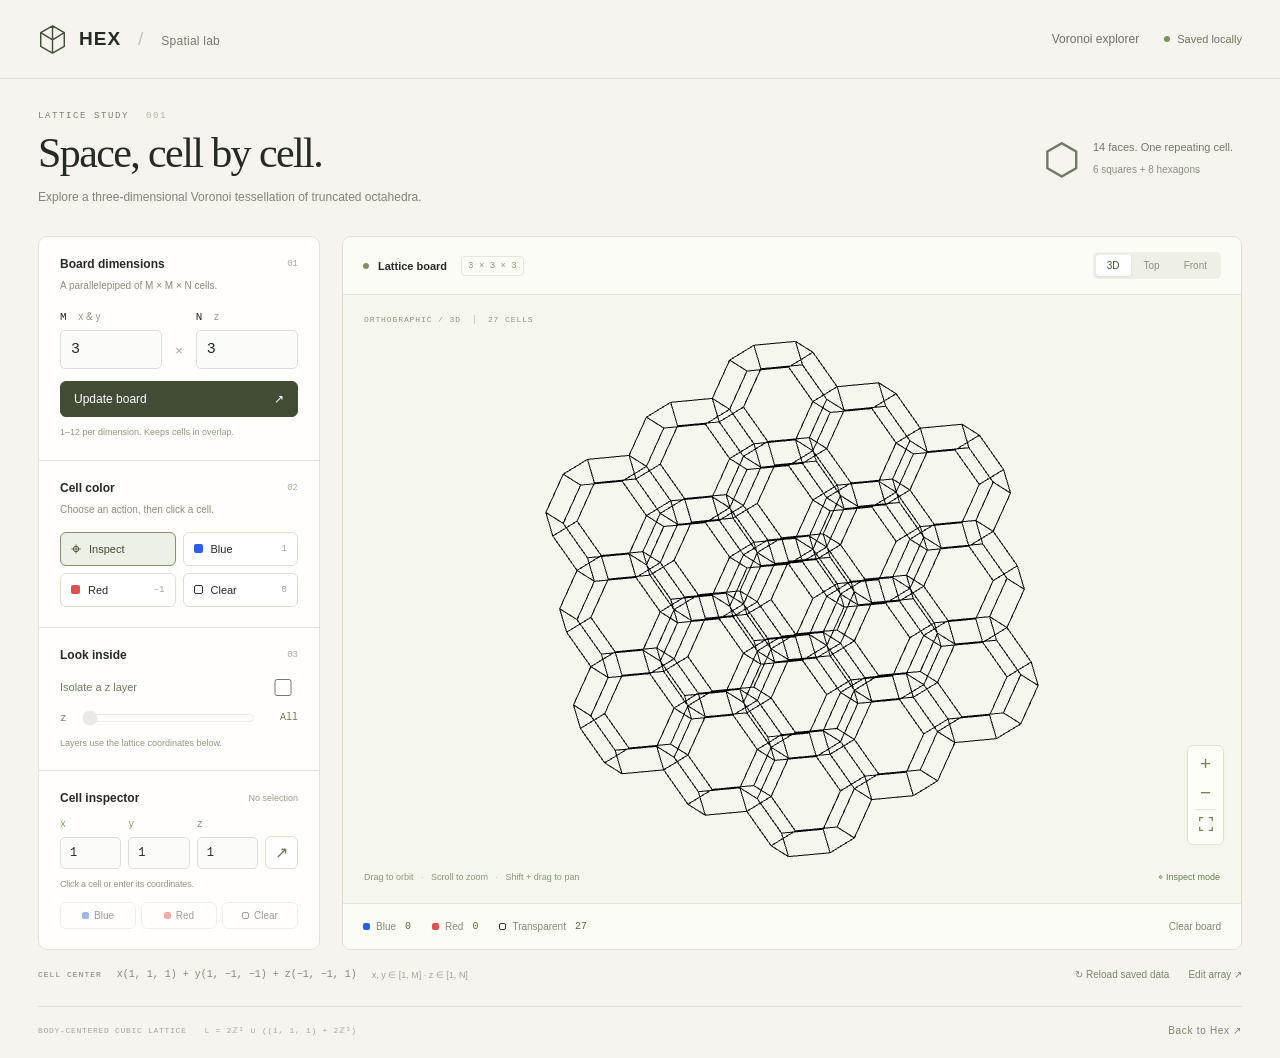
==== app/voronoi/index.html @ 441b0c90 "AI changes" ====
<!doctype html>
<html lang="en">
<head>
  <meta charset="utf-8">
  <meta name="viewport" content="width=device-width, initial-scale=1">
  <meta name="theme-color" content="#f5f4ef">
  <title>Voronoi Explorer · Hex</title>
  <link rel="stylesheet" href="./style.css">
</head>
<body>
  <header class="site-header">
    <a class="brand" href="/" aria-label="Hex home"><svg viewBox="0 0 32 34" aria-hidden="true"><path d="m16 2 13 7.5v15L16 32 3 24.5v-15Z M3 9.5l13 8 13-8 M16 17.5V32 M16 2v15.5"/></svg><span>HEX<span class="brand-divider">/</span><span class="brand-subtitle">Spatial lab</span></span></a>
    <div class="header-right"><span class="page-tag">Voronoi explorer</span><span class="save-indicator" id="save-status" role="status"><i></i><span>Loading board</span></span></div>
  </header>

  <main>
    <div class="intro">
      <div><p class="eyebrow">Lattice study <span>001</span></p><h1>Space, cell by cell.</h1><p class="intro-copy">Explore a three-dimensional Voronoi tessellation of truncated octahedra.</p></div>
      <div class="geometry-note"><span class="mini-cell" aria-hidden="true">⬡</span><div><strong>14 faces. One repeating cell.</strong><span>6 squares + 8 hexagons</span></div></div>
    </div>

    <div id="notice" class="notice" role="status" hidden></div>

    <div class="workspace">
      <aside class="controls" aria-label="Board controls">
        <section class="control-section">
          <div class="section-title"><h2>Board dimensions</h2><span class="section-number">01</span></div>
          <p class="section-copy">A parallelepiped of M × M × N cells.</p>
          <form id="dimensions-form">
            <div class="dimension-fields">
              <label>M <span>x & y</span><input id="dimension-m" type="number" min="1" max="12" value="3" required></label>
              <span class="times" aria-hidden="true">×</span>
              <label>N <span>z</span><input id="dimension-n" type="number" min="1" max="12" value="3" required></label>
            </div>
            <button class="primary full-width" type="submit">Update board <span aria-hidden="true">↗</span></button>
          </form>
          <p class="field-help">1–12 per dimension. Keeps cells in overlap.</p>
        </section>

        <section class="control-section">
          <div class="section-title"><h2>Cell color</h2><span class="section-number">02</span></div>
          <p class="section-copy">Choose an action, then click a cell.</p>
          <div class="brushes" role="group" aria-label="Click action">
            <button data-brush="inspect" aria-pressed="true"><span class="inspect-icon" aria-hidden="true">⌖</span>Inspect</button>
            <button data-brush="1" aria-pressed="false"><i class="swatch blue"></i>Blue <kbd>1</kbd></button>
            <button data-brush="-1" aria-pressed="false"><i class="swatch red"></i>Red <kbd>−1</kbd></button>
            <button data-brush="0" aria-pressed="false"><i class="swatch transparent"></i>Clear <kbd>0</kbd></button>
          </div>
        </section>

        <section class="control-section">
          <div class="section-title"><h2>Look inside</h2><span class="section-number">03</span></div>
          <label class="toggle-row" for="slice-enabled"><span>Isolate a z layer</span><input id="slice-enabled" type="checkbox" role="switch"></label>
          <div class="layer-row"><label for="layer-range">z</label><input id="layer-range" type="range" min="1" max="3" value="1" disabled><output id="layer-value" for="layer-range">All</output></div>
          <p class="field-help">Layers use the lattice coordinates below.</p>
        </section>

        <section class="control-section inspector">
          <div class="section-title"><h2>Cell inspector</h2><span id="selected-state" class="state-label">No selection</span></div>
          <form id="select-form">
            <div class="coordinate-fields">
              <label>x<input id="cell-x" type="number" min="1" max="3" value="1" required></label>
              <label>y<input id="cell-y" type="number" min="1" max="3" value="1" required></label>
              <label>z<input id="cell-z" type="number" min="1" max="3" value="1" required></label>
              <button type="submit" class="select-button" title="Select cell at these coordinates" aria-label="Select cell at these coordinates">↗</button>
            </div>
          </form>
          <p id="cell-position" class="field-help position-readout">Click a cell or enter its coordinates.</p>
          <div class="selected-actions" role="group" aria-label="Set selected cell color">
            <button data-value="1" disabled><i class="swatch blue"></i>Blue</button>
            <button data-value="-1" disabled><i class="swatch red"></i>Red</button>
            <button data-value="0" disabled><i class="swatch transparent"></i>Clear</button>
          </div>
        </section>
      </aside>

      <section class="board-panel" aria-label="Interactive Voronoi board">
        <div class="board-toolbar">
          <div class="board-title"><span class="live-dot"></span><h2>Lattice board</h2><span id="board-size" class="size-badge">3 × 3 × 3</span></div>
          <div class="view-options" role="group" aria-label="Camera view"><button data-view="isometric" aria-pressed="true">3D</button><button data-view="top" aria-pressed="false">Top</button><button data-view="front" aria-pressed="false">Front</button></div>
        </div>
        <div class="viewport" id="viewport">
          <div class="viewport-label"><span id="view-label">ORTHOGRAPHIC / 3D</span><span id="visible-count">27 CELLS</span></div>
          <canvas id="board-canvas" tabindex="0" aria-label="3D truncated octahedron board. Drag to rotate, shift-drag to pan, scroll to zoom. Use the cell inspector to select and color cells by coordinates."></canvas>
          <div class="canvas-error" id="canvas-error" role="alert" hidden></div>
          <div id="hover-label" class="hover-label" hidden></div>
          <div class="zoom-controls" role="group" aria-label="Zoom controls"><button id="zoom-in" aria-label="Zoom in" title="Zoom in">+</button><button id="zoom-out" aria-label="Zoom out" title="Zoom out">−</button><span></span><button id="reset-view" aria-label="Reset view" title="Reset view"><svg viewBox="0 0 20 20" aria-hidden="true"><path d="M7 3H3v4m10-4h4v4M3 13v4h4m10-4v4h-4"/></svg></button></div>
          <div class="viewport-footer"><span>Drag to orbit <b>·</b> Scroll to zoom <b>·</b> Shift + drag to pan</span><span id="active-tool">⌖ Inspect mode</span></div>
        </div>
        <div class="board-summary">
          <div class="counts"><span><i class="swatch blue"></i>Blue <strong id="blue-count">0</strong></span><span><i class="swatch red"></i>Red <strong id="red-count">0</strong></span><span><i class="swatch transparent"></i>Transparent <strong id="transparent-count">27</strong></span></div>
          <button id="clear-board" class="text-button">Clear board</button>
        </div>
      </section>
    </div>

    <div class="lower-bar">
      <div class="basis"><span class="eyebrow">Cell center</span><code>x(1, 1, 1) + y(1, −1, −1) + z(−1, −1, 1)</code><span class="basis-range">x, y ∈ [1, M] · z ∈ [1, N]</span></div>
      <div class="data-actions"><button id="reload-data" class="text-button">↻ Reload saved data</button><button id="edit-data" class="text-button">Edit array <span aria-hidden="true">↗</span></button></div>
    </div>
    <footer class="page-footer"><span>BODY-CENTERED CUBIC LATTICE</span><span>L = 2ℤ³ ∪ ((1, 1, 1) + 2ℤ³)</span><a href="/">Back to Hex <span aria-hidden="true">↗</span></a></footer>
  </main>

  <dialog id="data-dialog" aria-labelledby="data-title">
    <div class="dialog-heading"><div><p class="eyebrow">Board data</p><h2 id="data-title">The array behind the cells.</h2></div><button id="close-data" class="icon-button" aria-label="Close array editor">×</button></div>
    <p>Each entry is <strong>1</strong> (blue), <strong>−1</strong> (red), or <strong>0</strong> (transparent). Use an M × M × N array; cell (x, y, z) is <code>cells[x-1][y-1][z-1]</code>.</p>
    <label for="array-data" class="array-label">localStorage · <code>hex.voronoi.cells</code></label>
    <textarea id="array-data" spellcheck="false" aria-describedby="array-error"></textarea>
    <p id="array-error" class="array-error" role="alert"></p>
    <div class="dialog-actions"><button id="download-data">Download current board</button><button id="apply-data" class="primary">Apply & save</button></div>
  </dialog>
  <noscript><p class="notice">Enable JavaScript to display the 3D board.</p></noscript>
  <script type="module" src="./main.js"></script>
</body>
</html>
---- app/voronoi/style.css ----
:root {
  font-family: Inter, -apple-system, BlinkMacSystemFont, "Segoe UI", sans-serif;
  color: #262924;
  background: #f5f4ef;
  font-synthesis: none;
  --muted: #7d8078;
  --line: #e2e3da;
  --blue: #2863df;
  --red: #df5150;
  --mono: "SFMono-Regular", Consolas, "Liberation Mono", monospace
}

* {
  box-sizing: border-box
}

body {
  margin: 0
}

button, input, textarea {
  font: inherit
}

button, a, input {
  -webkit-tap-highlight-color: transparent
}

button {
  cursor: pointer;
  border: 1px solid #dddfd5;
  border-radius: 6px;
  background: #fff;
  color: inherit;
  padding: 10px 13px;
  font-size: 12px;
  font-weight: 500;
  transition: background .15s, border-color .15s
}

button:hover {
  background: #f0f2eb;
  border-color: #b7bcad
}

button:disabled {
  opacity: .45;
  cursor: default
}

button:focus-visible, a:focus-visible, input:focus-visible, textarea:focus-visible, canvas:focus-visible {
  outline: 2px solid var(--blue);
  outline-offset: 3px
}

a {
  color: inherit;
  text-decoration: none
}

h1, h2, p {
  margin: 0
}

input[type=number] {
  display: block;
  width: 100%;
  margin-top: 7px;
  padding: 10px;
  border: 1px solid #dddfd5;
  border-radius: 5px;
  background: #fbfcf8;
  color: #252923;
  font-family: var(--mono);
  font-size: 15px
}

input[type=range] {
  width: 100%;
  accent-color: #414b35
}

input[type=checkbox] {
  width: 30px;
  height: 17px;
  accent-color: #414b35;
  margin: 0
}

code {
  font-family: var(--mono)
}

[hidden] {
  display: none!important
}

.site-header {
  height: 79px;
  padding: 0 38px;
  display: flex;
  align-items: center;
  justify-content: space-between;
  border-bottom: 1px solid var(--line)
}

.brand {
  display: flex;
  align-items: center;
  gap: 12px;
  font-size: 19px;
  letter-spacing: 1px;
  font-weight: 700
}

.brand svg {
  width: 29px;
  height: 31px;
  fill: none;
  stroke: #454e3d;
  stroke-width: 1.6;
  stroke-linejoin: round
}

.brand-divider {
  margin: 0 17px;
  color: #c2c4b8;
  font-weight: 400
}

.brand-subtitle {
  font-size: 12px;
  letter-spacing: .02em;
  font-weight: 500;
  color: #767b6e
}

.header-right {
  display: flex;
  align-items: center;
  gap: 25px
}

.page-tag {
  font-size: 12px;
  color: #6e7267
}

.save-indicator {
  display: flex;
  align-items: center;
  gap: 7px;
  font-size: 11px;
  color: #707666
}

.save-indicator i, .live-dot {
  display: inline-block;
  background: #7d9064;
  width: 6px;
  height: 6px;
  border-radius: 50%
}

.save-indicator[data-state=error] {
  color: #b75234
}

.save-indicator[data-state=error] i {
  background: #c36944
}

main {
  max-width: 1640px;
  padding: 32px 38px 0;
  margin: auto
}

.intro {
  display: flex;
  justify-content: space-between;
  align-items: center;
  padding: 0 0 29px;
  gap: 25px
}

.eyebrow {
  font-family: var(--mono);
  font-size: 9px;
  font-weight: 500;
  text-transform: uppercase;
  letter-spacing: 1.6px;
  color: #7b8171
}

.eyebrow span {
  padding-left: 10px;
  color: #b1b6a6
}

h1 {
  font-family: Georgia, "Times New Roman", serif;
  font-size: 42px;
  letter-spacing: -1.6px;
  font-weight: 400;
  line-height: 1.12;
  margin-top: 9px
}

.intro-copy {
  font-size: 12px;
  color: #818477;
  line-height: 1.6;
  margin-top: 11px
}

.geometry-note {
  display: flex;
  align-items: center;
  gap: 12px;
  margin-right: 9px;
  color: #717969
}

.geometry-note strong {
  display: block;
  font-size: 11px;
  font-weight: 500;
  margin-bottom: 6px
}

.geometry-note div>span {
  font-size: 10px;
  color: #8b9083
}

.mini-cell {
  font-size: 43px;
  line-height: 1;
  font-weight: 300
}

.workspace {
  display: grid;
  grid-template-columns: 282px minmax(0, 1fr);
  gap: 22px;
  align-items: stretch
}

.controls {
  background: #fffefa;
  border: 1px solid var(--line);
  border-radius: 9px;
  overflow: hidden
}

.control-section {
  padding: 20px 21px;
  border-bottom: 1px solid var(--line)
}

.control-section:last-child {
  border-bottom: none
}

.section-title {
  display: flex;
  justify-content: space-between;
  align-items: center;
  gap: 5px
}

h2 {
  font-size: 12px;
  font-weight: 600
}

.section-number {
  font: 9px var(--mono);
  color: #a8ac9e
}

.section-copy {
  color: #8b8e81;
  font-size: 10px;
  line-height: 1.6;
  margin-top: 7px
}

.dimension-fields {
  display: flex;
  align-items: center;
  gap: 13px;
  margin: 17px 0 12px
}

.dimension-fields label {
  font-family: var(--mono);
  font-size: 11px;
  flex: 1
}

.dimension-fields label span {
  font: 10px -apple-system, BlinkMacSystemFont, "Segoe UI", sans-serif;
  color: #92988a;
  margin-left: 5px
}

.times {
  margin-top: 20px;
  color: #a1a795;
  font-size: 13px
}

.primary {
  background: #414b35;
  border-color: #414b35;
  color: #fff
}

.primary:hover {
  background: #303d24;
  border-color: #303d24
}

.full-width {
  width: 100%;
  display: flex;
  justify-content: space-between
}

.field-help {
  font-size: 9px;
  color: #929788;
  line-height: 1.6;
  margin-top: 8px
}

.brushes {
  display: grid;
  grid-template-columns: 1fr 1fr;
  gap: 7px;
  margin-top: 14px
}

.brushes button {
  display: flex;
  gap: 8px;
  align-items: center;
  text-align: left;
  font-size: 11px;
  padding: 10px
}

.brushes button[aria-pressed=true] {
  background: #edf0e6;
  border-color: #828f71;
  color: #414d31
}

.brushes button[data-brush="1"][aria-pressed=true] {
  background: #edf2ff;
  border-color: #6688d6;
  color: var(--blue)
}

.brushes button[data-brush="-1"][aria-pressed=true] {
  background: #fceeee;
  border-color: #d88583;
  color: #c24c4a
}

.inspect-icon {
  font-size: 18px;
  line-height: 12px;
  width: 10px
}

.swatch {
  display: inline-block;
  flex-shrink: 0;
  width: 9px;
  height: 9px;
  border-radius: 2px
}

.blue {
  background: var(--blue)
}

.red {
  background: var(--red)
}

.transparent {
  background: transparent;
  border: 1px solid #2d312b
}

kbd {
  margin-left: auto;
  font: 9px var(--mono);
  color: #9da395
}

.toggle-row {
  display: flex;
  align-items: center;
  justify-content: space-between;
  font-size: 11px;
  color: #737b6a;
  margin: 17px 0 12px
}

.layer-row {
  display: flex;
  align-items: center;
  gap: 13px
}

.layer-row label {
  font: 11px var(--mono);
  color: #77846a
}

.layer-row output {
  font: 10px var(--mono);
  min-width: 28px;
  text-align: right;
  color: #6b765e
}

.layer-row input:disabled {
  opacity: .4
}

.state-label {
  font-size: 9px;
  color: #959b8b
}

.coordinate-fields {
  display: flex;
  align-items: end;
  gap: 7px;
  margin-top: 14px
}

.coordinate-fields label {
  font: 10px var(--mono);
  color: #869077;
  flex: 1;
  min-width: 0
}

.coordinate-fields input {
  padding: 8px 5px 8px 9px;
  font-size: 12px
}

.select-button {
  height: 33px;
  padding: 6px 9px;
  color: #68775a;
  font-size: 16px
}

.position-readout {
  min-height: 15px;
  font-size: 9px;
  letter-spacing: -.15px
}

.selected-actions {
  display: flex;
  gap: 5px;
  margin-top: 10px
}

.selected-actions button {
  font-size: 10px;
  padding: 7px 8px;
  flex: 1;
  display: flex;
  align-items: center;
  justify-content: center;
  gap: 5px
}

.selected-actions .swatch {
  width: 7px;
  height: 7px
}

.board-panel {
  display: flex;
  flex-direction: column;
  border: 1px solid #dcdfd2;
  border-radius: 9px;
  overflow: hidden;
  background: #f8f9f3;
  min-width: 0;
  min-height: 610px
}

.board-toolbar {
  display: flex;
  align-items: center;
  justify-content: space-between;
  padding: 15px 20px;
  gap: 10px;
  border-bottom: 1px solid var(--line);
  background: #fcfcf7
}

.board-title {
  display: flex;
  align-items: center;
  gap: 9px
}

.board-title h2 {
  font-size: 11px
}

.size-badge {
  font: 9px var(--mono);
  color: #8b937f;
  border: 1px solid #e4e7dc;
  border-radius: 4px;
  padding: 4px 6px;
  margin-left: 5px;
  white-space: nowrap
}

.view-options {
  display: flex;
  background: #eef0e7;
  padding: 3px;
  border-radius: 5px;
  gap: 2px
}

.view-options button {
  border: none;
  background: transparent;
  padding: 5px 11px;
  font-size: 10px;
  color: #8a9180;
  border-radius: 3px
}

.view-options button[aria-pressed=true] {
  background: #fff;
  color: #4a563c;
  box-shadow: 0 1px 3px #26311a15
}

.viewport {
  position: relative;
  flex: 1;
  min-height: 480px;
  overflow: hidden;
  background-color: #f5f7ef;
  background-image: radial-gradient(#c9d0ba80 .65px, transparent .65px);
  background-size: 18px 18px
}

.viewport canvas {
  display: block;
  width: 100%;
  height: 100%;
  position: absolute;
  inset: 0;
  touch-action: none;
  cursor: grab
}

.viewport canvas:active {
  cursor: grabbing
}

.viewport-label {
  position: absolute;
  left: 21px;
  top: 20px;
  z-index: 1;
  pointer-events: none;
  display: flex;
  gap: 13px;
  font: 8px var(--mono);
  letter-spacing: .9px;
  color: #8d9681
}

.viewport-label span+span {
  padding-left: 13px;
  border-left: 1px solid #ccd3bf
}

.zoom-controls {
  position: absolute;
  right: 17px;
  bottom: 58px;
  display: flex;
  flex-direction: column;
  padding: 3px;
  border: 1px solid #dce2d1;
  border-radius: 6px;
  background: #fffffacc;
  box-shadow: 0 2px 7px #3b502b05
}

.zoom-controls button {
  width: 29px;
  height: 29px;
  border: 0;
  background: transparent;
  font-size: 19px;
  color: #738460;
  padding: 3px
}

.zoom-controls button:hover {
  background: #ecf0e3
}

.zoom-controls>span {
  border-top: 1px solid #e2e8d9;
  margin: 2px 4px
}

.zoom-controls svg {
  width: 18px;
  height: 18px;
  fill: none;
  stroke: currentColor;
  stroke-width: 1.4
}

.viewport-footer {
  position: absolute;
  left: 21px;
  right: 21px;
  bottom: 20px;
  display: flex;
  justify-content: space-between;
  gap: 10px;
  font-size: 9px;
  color: #8b957b;
  pointer-events: none
}

.viewport-footer b {
  font-weight: 400;
  padding: 0 5px;
  color: #b3bca6
}

#active-tool {
  white-space: nowrap;
  color: #687b51
}

.board-summary {
  display: flex;
  align-items: center;
  justify-content: space-between;
  padding: 17px 20px;
  border-top: 1px solid var(--line);
  background: #fcfcf7;
  gap: 10px
}

.counts {
  display: flex;
  gap: 21px
}

.counts>span {
  display: flex;
  align-items: center;
  gap: 6px;
  font-size: 10px;
  color: #848d77
}

.counts strong {
  font: 10px var(--mono);
  color: #59684b;
  margin-left: 3px
}

.counts .swatch {
  width: 7px;
  height: 7px
}

.text-button {
  border: 0;
  padding: 0;
  background: transparent;
  color: #7e886f;
  font-size: 10px;
  white-space: nowrap
}

.text-button:hover {
  color: #354528;
  background: transparent;
  text-decoration: underline;
  text-underline-offset: 3px
}

.hover-label {
  position: absolute;
  top: 42px;
  left: 21px;
  font: 10px var(--mono);
  color: #536543;
  pointer-events: none
}

.canvas-error {
  position: absolute;
  top: 50%;
  left: 50%;
  transform: translate(-50%, -50%);
  max-width: 350px;
  width: 80%;
  padding: 24px;
  border: 1px solid #dfd2c2;
  border-radius: 8px;
  background: #fffcf5;
  font-size: 13px;
  line-height: 1.7;
  color: #855335
}

.lower-bar {
  display: flex;
  justify-content: space-between;
  gap: 20px;
  align-items: center;
  margin-top: 19px;
  padding-bottom: 26px
}

.basis {
  display: flex;
  align-items: center;
  gap: 15px;
  flex-wrap: wrap
}

.basis .eyebrow {
  font-size: 8px;
  letter-spacing: 1px
}

.basis code {
  font-size: 10px;
  color: #828a76
}

.basis-range {
  font-size: 9px;
  color: #9fa691
}

.data-actions {
  display: flex;
  gap: 19px
}

.page-footer {
  display: flex;
  align-items: center;
  gap: 18px;
  border-top: 1px solid var(--line);
  padding: 18px 0 22px;
  color: #a1a795;
  font: 8px var(--mono);
  letter-spacing: .7px
}

.page-footer a {
  margin-left: auto;
  font: 10px -apple-system, BlinkMacSystemFont, "Segoe UI", sans-serif;
  color: #7e8771
}

.notice {
  background: #fff8e9;
  color: #815c2a;
  border: 1px solid #e8d6b3;
  border-radius: 6px;
  padding: 12px 15px;
  font-size: 12px;
  line-height: 1.5;
  margin-bottom: 18px
}

dialog {
  width: min(640px, calc(100% - 32px));
  max-height: 90dvh;
  border: 1px solid #d9dece;
  border-radius: 12px;
  padding: 27px;
  background: #fffefa;
  color: #46503d;
  box-shadow: 0 25px 90px #27331a25
}

dialog::backdrop {
  background: #20271965;
  backdrop-filter: blur(3px)
}

.dialog-heading {
  display: flex;
  align-items: center;
  justify-content: space-between;
  gap: 10px
}

.dialog-heading h2 {
  font: 26px Georgia, serif;
  margin-top: 10px
}

.icon-button {
  font-size: 23px;
  border: 0;
  background: transparent;
  padding: 0 5px;
  color: #849175
}

.dialog-heading+p {
  font-size: 12px;
  line-height: 1.8;
  color: #89917e;
  margin-top: 18px
}

dialog code {
  font-size: 10px
}

.array-label {
  display: block;
  font-size: 10px;
  margin: 19px 0 9px;
  color: #7c8970
}

textarea {
  width: 100%;
  height: 290px;
  resize: vertical;
  border: 1px solid #dfe5d5;
  border-radius: 6px;
  background: #f6f8f0;
  color: #435637;
  padding: 15px;
  font: 11px/1.6 var(--mono)
}

.array-error {
  font-size: 11px;
  color: #ba583d;
  min-height: 27px;
  padding-top: 7px
}

.dialog-actions {
  display: flex;
  align-items: center;
  justify-content: space-between;
  gap: 10px
}

@media (min-width: 1500px) {
  .workspace {
    grid-template-columns: 300px minmax(0, 1fr)
  }

  .board-panel {
    min-height: 650px
  }

  .control-section {
    padding: 23px
  }

  .intro {
    padding-bottom: 34px
  }
}

@media (max-width: 1100px) {
  .geometry-note {
    display: none
  }

  .lower-bar {
    align-items: flex-start
  }

  .basis {
    gap: 8px 12px
  }

  .basis-range {
    width: 100%
  }

  .counts {
    gap: 12px
  }

  .viewport-footer {
    font-size: 8px
  }

  .viewport-footer b {
    padding: 0 2px
  }

  .workspace {
    gap: 16px;
    grid-template-columns: 260px minmax(0, 1fr)
  }

  .control-section {
    padding: 19px 17px
  }

  .board-toolbar {
    padding: 14px
  }

  .size-badge {
    display: none
  }

  .board-summary {
    padding: 16px 14px
  }
}

@media (max-width: 760px) {
  .site-header {
    padding: 0 20px;
    height: 66px
  }

  .brand {
    font-size: 17px
  }

  .brand-subtitle {
    font-size: 11px
  }

  .brand-divider {
    margin: 0 10px
  }

  .page-tag {
    display: none
  }

  .header-right {
    gap: 0
  }

  .save-indicator {
    font-size: 9px
  }

  .brand svg {
    width: 23px
  }

  main {
    padding: 25px 18px 0
  }

  h1 {
    font-size: 36px
  }

  .intro-copy {
    font-size: 11px;
    max-width: 320px
  }

  .workspace {
    display: flex;
    flex-direction: column
  }

  .board-panel {
    order: -1;
    min-height: 480px
  }

  .viewport {
    min-height: 375px
  }

  .controls {
    display: grid;
    grid-template-columns: 1fr 1fr
  }

  .control-section {
    border-right: 1px solid var(--line);
    padding: 18px
  }

  .control-section:nth-child(even) {
    border-right: 0
  }

  .control-section:nth-child(3) {
    border-bottom: 0
  }

  .viewport-footer {
    font-size: 8px;
    left: 14px;
    right: 14px;
    bottom: 14px
  }

  .viewport-label {
    left: 14px;
    top: 17px
  }

  .zoom-controls {
    right: 13px;
    bottom: 45px
  }

  .board-summary {
    padding: 14px
  }

  .counts {
    gap: 14px
  }

  .counts>span {
    font-size: 9px
  }

  .lower-bar {
    flex-direction: column;
    gap: 19px;
    margin-top: 23px
  }

  .data-actions {
    gap: 24px
  }

  .basis code {
    font-size: 9px
  }

  .page-footer {
    gap: 10px;
    flex-wrap: wrap;
    font-size: 7px
  }

  .page-footer span:nth-child(2) {
    display: none
  }

  .geometry-note {
    display: none
  }

  .intro {
    padding-bottom: 24px
  }
}

@media (max-width: 420px) {
  .controls {
    display: block
  }

  .control-section {
    border-right: 0
  }

  .control-section:nth-child(3) {
    border-bottom: 1px solid var(--line)
  }

  .board-summary {
    align-items: flex-start
  }

  .counts {
    gap: 10px;
    flex-wrap: wrap
  }

  .counts strong {
    margin-left: 0
  }

  #active-tool {
    display: none
  }

  .view-options button {
    padding: 5px 9px
  }

  .save-indicator {
    max-width: 90px;
    line-height: 1.4
  }

  .brand-subtitle {
    display: none
  }

  .brand-divider {
    display: none
  }
}

@media (prefers-reduced-motion: reduce) {
  button {
    transition: none
  }
}
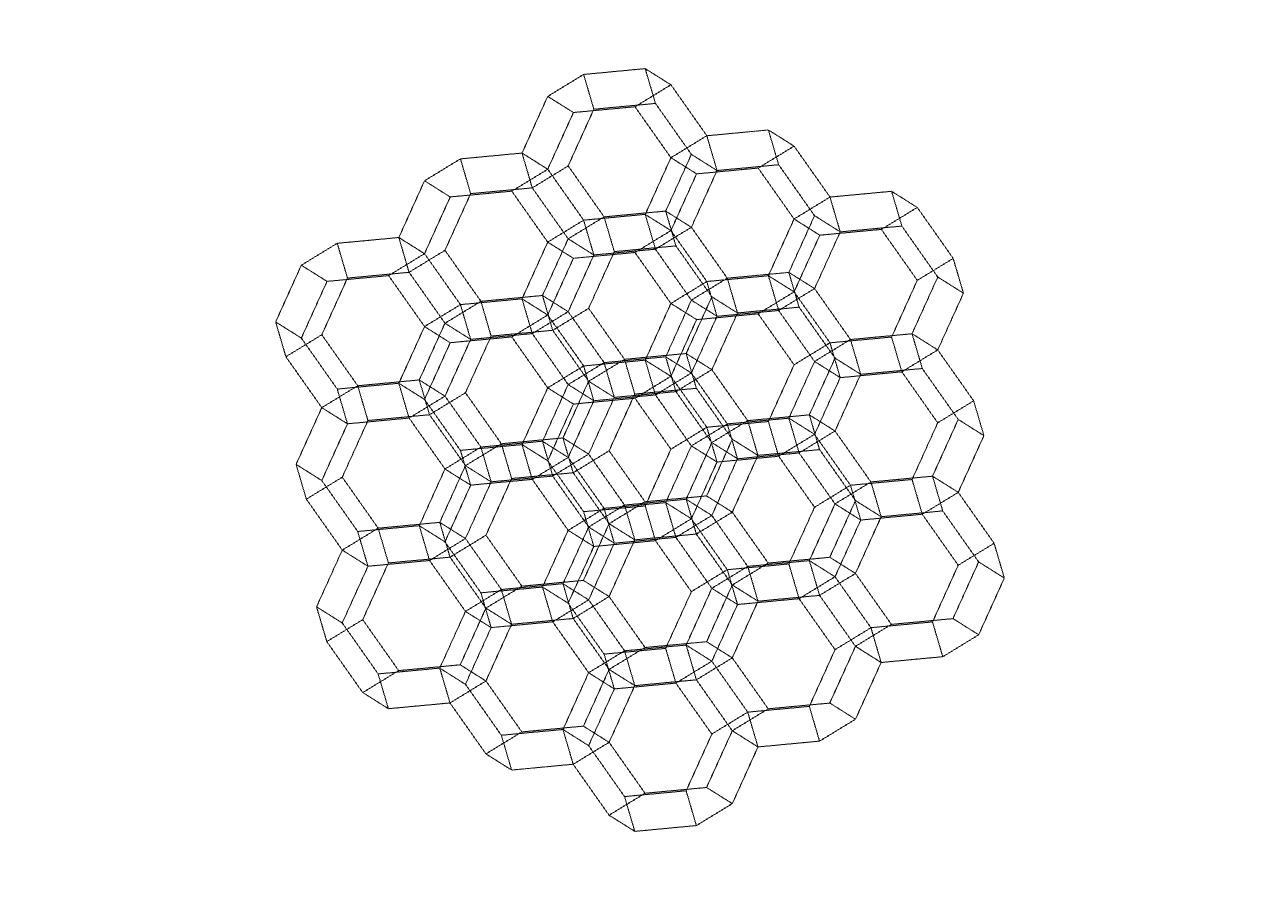
==== commit 75ae0a53: "Bells/Whistles Excised" ====
--- a/app/voronoi/index.html
+++ b/app/voronoi/index.html
@@ -3,113 +3,11 @@
 <head>
   <meta charset="utf-8">
   <meta name="viewport" content="width=device-width, initial-scale=1">
-  <meta name="theme-color" content="#f5f4ef">
-  <title>Voronoi Explorer · Hex</title>
+  <title>Voronoi board</title>
   <link rel="stylesheet" href="./style.css">
 </head>
 <body>
-  <header class="site-header">
-    <a class="brand" href="/" aria-label="Hex home"><svg viewBox="0 0 32 34" aria-hidden="true"><path d="m16 2 13 7.5v15L16 32 3 24.5v-15Z M3 9.5l13 8 13-8 M16 17.5V32 M16 2v15.5"/></svg><span>HEX<span class="brand-divider">/</span><span class="brand-subtitle">Spatial lab</span></span></a>
-    <div class="header-right"><span class="page-tag">Voronoi explorer</span><span class="save-indicator" id="save-status" role="status"><i></i><span>Loading board</span></span></div>
-  </header>
-
-  <main>
-    <div class="intro">
-      <div><p class="eyebrow">Lattice study <span>001</span></p><h1>Space, cell by cell.</h1><p class="intro-copy">Explore a three-dimensional Voronoi tessellation of truncated octahedra.</p></div>
-      <div class="geometry-note"><span class="mini-cell" aria-hidden="true">⬡</span><div><strong>14 faces. One repeating cell.</strong><span>6 squares + 8 hexagons</span></div></div>
-    </div>
-
-    <div id="notice" class="notice" role="status" hidden></div>
-
-    <div class="workspace">
-      <aside class="controls" aria-label="Board controls">
-        <section class="control-section">
-          <div class="section-title"><h2>Board dimensions</h2><span class="section-number">01</span></div>
-          <p class="section-copy">A parallelepiped of M × M × N cells.</p>
-          <form id="dimensions-form">
-            <div class="dimension-fields">
-              <label>M <span>x & y</span><input id="dimension-m" type="number" min="1" max="12" value="3" required></label>
-              <span class="times" aria-hidden="true">×</span>
-              <label>N <span>z</span><input id="dimension-n" type="number" min="1" max="12" value="3" required></label>
-            </div>
-            <button class="primary full-width" type="submit">Update board <span aria-hidden="true">↗</span></button>
-          </form>
-          <p class="field-help">1–12 per dimension. Keeps cells in overlap.</p>
-        </section>
-
-        <section class="control-section">
-          <div class="section-title"><h2>Cell color</h2><span class="section-number">02</span></div>
-          <p class="section-copy">Choose an action, then click a cell.</p>
-          <div class="brushes" role="group" aria-label="Click action">
-            <button data-brush="inspect" aria-pressed="true"><span class="inspect-icon" aria-hidden="true">⌖</span>Inspect</button>
-            <button data-brush="1" aria-pressed="false"><i class="swatch blue"></i>Blue <kbd>1</kbd></button>
-            <button data-brush="-1" aria-pressed="false"><i class="swatch red"></i>Red <kbd>−1</kbd></button>
-            <button data-brush="0" aria-pressed="false"><i class="swatch transparent"></i>Clear <kbd>0</kbd></button>
-          </div>
-        </section>
-
-        <section class="control-section">
-          <div class="section-title"><h2>Look inside</h2><span class="section-number">03</span></div>
-          <label class="toggle-row" for="slice-enabled"><span>Isolate a z layer</span><input id="slice-enabled" type="checkbox" role="switch"></label>
-          <div class="layer-row"><label for="layer-range">z</label><input id="layer-range" type="range" min="1" max="3" value="1" disabled><output id="layer-value" for="layer-range">All</output></div>
-          <p class="field-help">Layers use the lattice coordinates below.</p>
-        </section>
-
-        <section class="control-section inspector">
-          <div class="section-title"><h2>Cell inspector</h2><span id="selected-state" class="state-label">No selection</span></div>
-          <form id="select-form">
-            <div class="coordinate-fields">
-              <label>x<input id="cell-x" type="number" min="1" max="3" value="1" required></label>
-              <label>y<input id="cell-y" type="number" min="1" max="3" value="1" required></label>
-              <label>z<input id="cell-z" type="number" min="1" max="3" value="1" required></label>
-              <button type="submit" class="select-button" title="Select cell at these coordinates" aria-label="Select cell at these coordinates">↗</button>
-            </div>
-          </form>
-          <p id="cell-position" class="field-help position-readout">Click a cell or enter its coordinates.</p>
-          <div class="selected-actions" role="group" aria-label="Set selected cell color">
-            <button data-value="1" disabled><i class="swatch blue"></i>Blue</button>
-            <button data-value="-1" disabled><i class="swatch red"></i>Red</button>
-            <button data-value="0" disabled><i class="swatch transparent"></i>Clear</button>
-          </div>
-        </section>
-      </aside>
-
-      <section class="board-panel" aria-label="Interactive Voronoi board">
-        <div class="board-toolbar">
-          <div class="board-title"><span class="live-dot"></span><h2>Lattice board</h2><span id="board-size" class="size-badge">3 × 3 × 3</span></div>
-          <div class="view-options" role="group" aria-label="Camera view"><button data-view="isometric" aria-pressed="true">3D</button><button data-view="top" aria-pressed="false">Top</button><button data-view="front" aria-pressed="false">Front</button></div>
-        </div>
-        <div class="viewport" id="viewport">
-          <div class="viewport-label"><span id="view-label">ORTHOGRAPHIC / 3D</span><span id="visible-count">27 CELLS</span></div>
-          <canvas id="board-canvas" tabindex="0" aria-label="3D truncated octahedron board. Drag to rotate, shift-drag to pan, scroll to zoom. Use the cell inspector to select and color cells by coordinates."></canvas>
-          <div class="canvas-error" id="canvas-error" role="alert" hidden></div>
-          <div id="hover-label" class="hover-label" hidden></div>
-          <div class="zoom-controls" role="group" aria-label="Zoom controls"><button id="zoom-in" aria-label="Zoom in" title="Zoom in">+</button><button id="zoom-out" aria-label="Zoom out" title="Zoom out">−</button><span></span><button id="reset-view" aria-label="Reset view" title="Reset view"><svg viewBox="0 0 20 20" aria-hidden="true"><path d="M7 3H3v4m10-4h4v4M3 13v4h4m10-4v4h-4"/></svg></button></div>
-          <div class="viewport-footer"><span>Drag to orbit <b>·</b> Scroll to zoom <b>·</b> Shift + drag to pan</span><span id="active-tool">⌖ Inspect mode</span></div>
-        </div>
-        <div class="board-summary">
-          <div class="counts"><span><i class="swatch blue"></i>Blue <strong id="blue-count">0</strong></span><span><i class="swatch red"></i>Red <strong id="red-count">0</strong></span><span><i class="swatch transparent"></i>Transparent <strong id="transparent-count">27</strong></span></div>
-          <button id="clear-board" class="text-button">Clear board</button>
-        </div>
-      </section>
-    </div>
-
-    <div class="lower-bar">
-      <div class="basis"><span class="eyebrow">Cell center</span><code>x(1, 1, 1) + y(1, −1, −1) + z(−1, −1, 1)</code><span class="basis-range">x, y ∈ [1, M] · z ∈ [1, N]</span></div>
-      <div class="data-actions"><button id="reload-data" class="text-button">↻ Reload saved data</button><button id="edit-data" class="text-button">Edit array <span aria-hidden="true">↗</span></button></div>
-    </div>
-    <footer class="page-footer"><span>BODY-CENTERED CUBIC LATTICE</span><span>L = 2ℤ³ ∪ ((1, 1, 1) + 2ℤ³)</span><a href="/">Back to Hex <span aria-hidden="true">↗</span></a></footer>
-  </main>
-
-  <dialog id="data-dialog" aria-labelledby="data-title">
-    <div class="dialog-heading"><div><p class="eyebrow">Board data</p><h2 id="data-title">The array behind the cells.</h2></div><button id="close-data" class="icon-button" aria-label="Close array editor">×</button></div>
-    <p>Each entry is <strong>1</strong> (blue), <strong>−1</strong> (red), or <strong>0</strong> (transparent). Use an M × M × N array; cell (x, y, z) is <code>cells[x-1][y-1][z-1]</code>.</p>
-    <label for="array-data" class="array-label">localStorage · <code>hex.voronoi.cells</code></label>
-    <textarea id="array-data" spellcheck="false" aria-describedby="array-error"></textarea>
-    <p id="array-error" class="array-error" role="alert"></p>
-    <div class="dialog-actions"><button id="download-data">Download current board</button><button id="apply-data" class="primary">Apply & save</button></div>
-  </dialog>
-  <noscript><p class="notice">Enable JavaScript to display the 3D board.</p></noscript>
+  <canvas id="board-canvas" aria-label="3D truncated octahedron board. Drag to rotate, shift-drag to pan, scroll to zoom."></canvas>
   <script type="module" src="./main.js"></script>
 </body>
 </html>
--- a/app/voronoi/style.css
+++ b/app/voronoi/style.css
@@ -1,1146 +1,20 @@
-:root {
-  font-family: Inter, -apple-system, BlinkMacSystemFont, "Segoe UI", sans-serif;
-  color: #262924;
-  background: #f5f4ef;
-  font-synthesis: none;
-  --muted: #7d8078;
-  --line: #e2e3da;
-  --blue: #2863df;
-  --red: #df5150;
-  --mono: "SFMono-Regular", Consolas, "Liberation Mono", monospace
+html,
+body {
+  width: 100%;
+  height: 100%;
+  margin: 0;
+  overflow: hidden;
+  background: #fff;
 }
 
-* {
-  box-sizing: border-box
-}
-
-body {
-  margin: 0
-}
-
-button, input, textarea {
-  font: inherit
-}
-
-button, a, input {
-  -webkit-tap-highlight-color: transparent
-}
-
-button {
-  cursor: pointer;
-  border: 1px solid #dddfd5;
-  border-radius: 6px;
-  background: #fff;
-  color: inherit;
-  padding: 10px 13px;
-  font-size: 12px;
-  font-weight: 500;
-  transition: background .15s, border-color .15s
-}
-
-button:hover {
-  background: #f0f2eb;
-  border-color: #b7bcad
-}
-
-button:disabled {
-  opacity: .45;
-  cursor: default
-}
-
-button:focus-visible, a:focus-visible, input:focus-visible, textarea:focus-visible, canvas:focus-visible {
-  outline: 2px solid var(--blue);
-  outline-offset: 3px
-}
-
-a {
-  color: inherit;
-  text-decoration: none
-}
-
-h1, h2, p {
-  margin: 0
-}
-
-input[type=number] {
-  display: block;
-  width: 100%;
-  margin-top: 7px;
-  padding: 10px;
-  border: 1px solid #dddfd5;
-  border-radius: 5px;
-  background: #fbfcf8;
-  color: #252923;
-  font-family: var(--mono);
-  font-size: 15px
-}
-
-input[type=range] {
-  width: 100%;
-  accent-color: #414b35
-}
-
-input[type=checkbox] {
-  width: 30px;
-  height: 17px;
-  accent-color: #414b35;
-  margin: 0
-}
-
-code {
-  font-family: var(--mono)
-}
-
-[hidden] {
-  display: none!important
-}
-
-.site-header {
-  height: 79px;
-  padding: 0 38px;
-  display: flex;
-  align-items: center;
-  justify-content: space-between;
-  border-bottom: 1px solid var(--line)
-}
-
-.brand {
-  display: flex;
-  align-items: center;
-  gap: 12px;
-  font-size: 19px;
-  letter-spacing: 1px;
-  font-weight: 700
-}
-
-.brand svg {
-  width: 29px;
-  height: 31px;
-  fill: none;
-  stroke: #454e3d;
-  stroke-width: 1.6;
-  stroke-linejoin: round
-}
-
-.brand-divider {
-  margin: 0 17px;
-  color: #c2c4b8;
-  font-weight: 400
-}
-
-.brand-subtitle {
-  font-size: 12px;
-  letter-spacing: .02em;
-  font-weight: 500;
-  color: #767b6e
-}
-
-.header-right {
-  display: flex;
-  align-items: center;
-  gap: 25px
-}
-
-.page-tag {
-  font-size: 12px;
-  color: #6e7267
-}
-
-.save-indicator {
-  display: flex;
-  align-items: center;
-  gap: 7px;
-  font-size: 11px;
-  color: #707666
-}
-
-.save-indicator i, .live-dot {
-  display: inline-block;
-  background: #7d9064;
-  width: 6px;
-  height: 6px;
-  border-radius: 50%
-}
-
-.save-indicator[data-state=error] {
-  color: #b75234
-}
-
-.save-indicator[data-state=error] i {
-  background: #c36944
-}
-
-main {
-  max-width: 1640px;
-  padding: 32px 38px 0;
-  margin: auto
-}
-
-.intro {
-  display: flex;
-  justify-content: space-between;
-  align-items: center;
-  padding: 0 0 29px;
-  gap: 25px
-}
-
-.eyebrow {
-  font-family: var(--mono);
-  font-size: 9px;
-  font-weight: 500;
-  text-transform: uppercase;
-  letter-spacing: 1.6px;
-  color: #7b8171
-}
-
-.eyebrow span {
-  padding-left: 10px;
-  color: #b1b6a6
-}
-
-h1 {
-  font-family: Georgia, "Times New Roman", serif;
-  font-size: 42px;
-  letter-spacing: -1.6px;
-  font-weight: 400;
-  line-height: 1.12;
-  margin-top: 9px
-}
-
-.intro-copy {
-  font-size: 12px;
-  color: #818477;
-  line-height: 1.6;
-  margin-top: 11px
-}
-
-.geometry-note {
-  display: flex;
-  align-items: center;
-  gap: 12px;
-  margin-right: 9px;
-  color: #717969
-}
-
-.geometry-note strong {
-  display: block;
-  font-size: 11px;
-  font-weight: 500;
-  margin-bottom: 6px
-}
-
-.geometry-note div>span {
-  font-size: 10px;
-  color: #8b9083
-}
-
-.mini-cell {
-  font-size: 43px;
-  line-height: 1;
-  font-weight: 300
-}
-
-.workspace {
-  display: grid;
-  grid-template-columns: 282px minmax(0, 1fr);
-  gap: 22px;
-  align-items: stretch
-}
-
-.controls {
-  background: #fffefa;
-  border: 1px solid var(--line);
-  border-radius: 9px;
-  overflow: hidden
-}
-
-.control-section {
-  padding: 20px 21px;
-  border-bottom: 1px solid var(--line)
-}
-
-.control-section:last-child {
-  border-bottom: none
-}
-
-.section-title {
-  display: flex;
-  justify-content: space-between;
-  align-items: center;
-  gap: 5px
-}
-
-h2 {
-  font-size: 12px;
-  font-weight: 600
-}
-
-.section-number {
-  font: 9px var(--mono);
-  color: #a8ac9e
-}
-
-.section-copy {
-  color: #8b8e81;
-  font-size: 10px;
-  line-height: 1.6;
-  margin-top: 7px
-}
-
-.dimension-fields {
-  display: flex;
-  align-items: center;
-  gap: 13px;
-  margin: 17px 0 12px
-}
-
-.dimension-fields label {
-  font-family: var(--mono);
-  font-size: 11px;
-  flex: 1
-}
-
-.dimension-fields label span {
-  font: 10px -apple-system, BlinkMacSystemFont, "Segoe UI", sans-serif;
-  color: #92988a;
-  margin-left: 5px
-}
-
-.times {
-  margin-top: 20px;
-  color: #a1a795;
-  font-size: 13px
-}
-
-.primary {
-  background: #414b35;
-  border-color: #414b35;
-  color: #fff
-}
-
-.primary:hover {
-  background: #303d24;
-  border-color: #303d24
-}
-
-.full-width {
-  width: 100%;
-  display: flex;
-  justify-content: space-between
-}
-
-.field-help {
-  font-size: 9px;
-  color: #929788;
-  line-height: 1.6;
-  margin-top: 8px
-}
-
-.brushes {
-  display: grid;
-  grid-template-columns: 1fr 1fr;
-  gap: 7px;
-  margin-top: 14px
-}
-
-.brushes button {
-  display: flex;
-  gap: 8px;
-  align-items: center;
-  text-align: left;
-  font-size: 11px;
-  padding: 10px
-}
-
-.brushes button[aria-pressed=true] {
-  background: #edf0e6;
-  border-color: #828f71;
-  color: #414d31
-}
-
-.brushes button[data-brush="1"][aria-pressed=true] {
-  background: #edf2ff;
-  border-color: #6688d6;
-  color: var(--blue)
-}
-
-.brushes button[data-brush="-1"][aria-pressed=true] {
-  background: #fceeee;
-  border-color: #d88583;
-  color: #c24c4a
-}
-
-.inspect-icon {
-  font-size: 18px;
-  line-height: 12px;
-  width: 10px
-}
-
-.swatch {
-  display: inline-block;
-  flex-shrink: 0;
-  width: 9px;
-  height: 9px;
-  border-radius: 2px
-}
-
-.blue {
-  background: var(--blue)
-}
-
-.red {
-  background: var(--red)
-}
-
-.transparent {
-  background: transparent;
-  border: 1px solid #2d312b
-}
-
-kbd {
-  margin-left: auto;
-  font: 9px var(--mono);
-  color: #9da395
-}
-
-.toggle-row {
-  display: flex;
-  align-items: center;
-  justify-content: space-between;
-  font-size: 11px;
-  color: #737b6a;
-  margin: 17px 0 12px
-}
-
-.layer-row {
-  display: flex;
-  align-items: center;
-  gap: 13px
-}
-
-.layer-row label {
-  font: 11px var(--mono);
-  color: #77846a
-}
-
-.layer-row output {
-  font: 10px var(--mono);
-  min-width: 28px;
-  text-align: right;
-  color: #6b765e
-}
-
-.layer-row input:disabled {
-  opacity: .4
-}
-
-.state-label {
-  font-size: 9px;
-  color: #959b8b
-}
-
-.coordinate-fields {
-  display: flex;
-  align-items: end;
-  gap: 7px;
-  margin-top: 14px
-}
-
-.coordinate-fields label {
-  font: 10px var(--mono);
-  color: #869077;
-  flex: 1;
-  min-width: 0
-}
-
-.coordinate-fields input {
-  padding: 8px 5px 8px 9px;
-  font-size: 12px
-}
-
-.select-button {
-  height: 33px;
-  padding: 6px 9px;
-  color: #68775a;
-  font-size: 16px
-}
-
-.position-readout {
-  min-height: 15px;
-  font-size: 9px;
-  letter-spacing: -.15px
-}
-
-.selected-actions {
-  display: flex;
-  gap: 5px;
-  margin-top: 10px
-}
-
-.selected-actions button {
-  font-size: 10px;
-  padding: 7px 8px;
-  flex: 1;
-  display: flex;
-  align-items: center;
-  justify-content: center;
-  gap: 5px
-}
-
-.selected-actions .swatch {
-  width: 7px;
-  height: 7px
-}
-
-.board-panel {
-  display: flex;
-  flex-direction: column;
-  border: 1px solid #dcdfd2;
-  border-radius: 9px;
-  overflow: hidden;
-  background: #f8f9f3;
-  min-width: 0;
-  min-height: 610px
-}
-
-.board-toolbar {
-  display: flex;
-  align-items: center;
-  justify-content: space-between;
-  padding: 15px 20px;
-  gap: 10px;
-  border-bottom: 1px solid var(--line);
-  background: #fcfcf7
-}
-
-.board-title {
-  display: flex;
-  align-items: center;
-  gap: 9px
-}
-
-.board-title h2 {
-  font-size: 11px
-}
-
-.size-badge {
-  font: 9px var(--mono);
-  color: #8b937f;
-  border: 1px solid #e4e7dc;
-  border-radius: 4px;
-  padding: 4px 6px;
-  margin-left: 5px;
-  white-space: nowrap
-}
-
-.view-options {
-  display: flex;
-  background: #eef0e7;
-  padding: 3px;
-  border-radius: 5px;
-  gap: 2px
-}
-
-.view-options button {
-  border: none;
-  background: transparent;
-  padding: 5px 11px;
-  font-size: 10px;
-  color: #8a9180;
-  border-radius: 3px
-}
-
-.view-options button[aria-pressed=true] {
-  background: #fff;
-  color: #4a563c;
-  box-shadow: 0 1px 3px #26311a15
-}
-
-.viewport {
-  position: relative;
-  flex: 1;
-  min-height: 480px;
-  overflow: hidden;
-  background-color: #f5f7ef;
-  background-image: radial-gradient(#c9d0ba80 .65px, transparent .65px);
-  background-size: 18px 18px
-}
-
-.viewport canvas {
+#board-canvas {
   display: block;
   width: 100%;
   height: 100%;
-  position: absolute;
-  inset: 0;
   touch-action: none;
-  cursor: grab
+  cursor: grab;
 }
 
-.viewport canvas:active {
-  cursor: grabbing
+#board-canvas:active {
+  cursor: grabbing;
 }
-
-.viewport-label {
-  position: absolute;
-  left: 21px;
-  top: 20px;
-  z-index: 1;
-  pointer-events: none;
-  display: flex;
-  gap: 13px;
-  font: 8px var(--mono);
-  letter-spacing: .9px;
-  color: #8d9681
-}
-
-.viewport-label span+span {
-  padding-left: 13px;
-  border-left: 1px solid #ccd3bf
-}
-
-.zoom-controls {
-  position: absolute;
-  right: 17px;
-  bottom: 58px;
-  display: flex;
-  flex-direction: column;
-  padding: 3px;
-  border: 1px solid #dce2d1;
-  border-radius: 6px;
-  background: #fffffacc;
-  box-shadow: 0 2px 7px #3b502b05
-}
-
-.zoom-controls button {
-  width: 29px;
-  height: 29px;
-  border: 0;
-  background: transparent;
-  font-size: 19px;
-  color: #738460;
-  padding: 3px
-}
-
-.zoom-controls button:hover {
-  background: #ecf0e3
-}
-
-.zoom-controls>span {
-  border-top: 1px solid #e2e8d9;
-  margin: 2px 4px
-}
-
-.zoom-controls svg {
-  width: 18px;
-  height: 18px;
-  fill: none;
-  stroke: currentColor;
-  stroke-width: 1.4
-}
-
-.viewport-footer {
-  position: absolute;
-  left: 21px;
-  right: 21px;
-  bottom: 20px;
-  display: flex;
-  justify-content: space-between;
-  gap: 10px;
-  font-size: 9px;
-  color: #8b957b;
-  pointer-events: none
-}
-
-.viewport-footer b {
-  font-weight: 400;
-  padding: 0 5px;
-  color: #b3bca6
-}
-
-#active-tool {
-  white-space: nowrap;
-  color: #687b51
-}
-
-.board-summary {
-  display: flex;
-  align-items: center;
-  justify-content: space-between;
-  padding: 17px 20px;
-  border-top: 1px solid var(--line);
-  background: #fcfcf7;
-  gap: 10px
-}
-
-.counts {
-  display: flex;
-  gap: 21px
-}
-
-.counts>span {
-  display: flex;
-  align-items: center;
-  gap: 6px;
-  font-size: 10px;
-  color: #848d77
-}
-
-.counts strong {
-  font: 10px var(--mono);
-  color: #59684b;
-  margin-left: 3px
-}
-
-.counts .swatch {
-  width: 7px;
-  height: 7px
-}
-
-.text-button {
-  border: 0;
-  padding: 0;
-  background: transparent;
-  color: #7e886f;
-  font-size: 10px;
-  white-space: nowrap
-}
-
-.text-button:hover {
-  color: #354528;
-  background: transparent;
-  text-decoration: underline;
-  text-underline-offset: 3px
-}
-
-.hover-label {
-  position: absolute;
-  top: 42px;
-  left: 21px;
-  font: 10px var(--mono);
-  color: #536543;
-  pointer-events: none
-}
-
-.canvas-error {
-  position: absolute;
-  top: 50%;
-  left: 50%;
-  transform: translate(-50%, -50%);
-  max-width: 350px;
-  width: 80%;
-  padding: 24px;
-  border: 1px solid #dfd2c2;
-  border-radius: 8px;
-  background: #fffcf5;
-  font-size: 13px;
-  line-height: 1.7;
-  color: #855335
-}
-
-.lower-bar {
-  display: flex;
-  justify-content: space-between;
-  gap: 20px;
-  align-items: center;
-  margin-top: 19px;
-  padding-bottom: 26px
-}
-
-.basis {
-  display: flex;
-  align-items: center;
-  gap: 15px;
-  flex-wrap: wrap
-}
-
-.basis .eyebrow {
-  font-size: 8px;
-  letter-spacing: 1px
-}
-
-.basis code {
-  font-size: 10px;
-  color: #828a76
-}
-
-.basis-range {
-  font-size: 9px;
-  color: #9fa691
-}
-
-.data-actions {
-  display: flex;
-  gap: 19px
-}
-
-.page-footer {
-  display: flex;
-  align-items: center;
-  gap: 18px;
-  border-top: 1px solid var(--line);
-  padding: 18px 0 22px;
-  color: #a1a795;
-  font: 8px var(--mono);
-  letter-spacing: .7px
-}
-
-.page-footer a {
-  margin-left: auto;
-  font: 10px -apple-system, BlinkMacSystemFont, "Segoe UI", sans-serif;
-  color: #7e8771
-}
-
-.notice {
-  background: #fff8e9;
-  color: #815c2a;
-  border: 1px solid #e8d6b3;
-  border-radius: 6px;
-  padding: 12px 15px;
-  font-size: 12px;
-  line-height: 1.5;
-  margin-bottom: 18px
-}
-
-dialog {
-  width: min(640px, calc(100% - 32px));
-  max-height: 90dvh;
-  border: 1px solid #d9dece;
-  border-radius: 12px;
-  padding: 27px;
-  background: #fffefa;
-  color: #46503d;
-  box-shadow: 0 25px 90px #27331a25
-}
-
-dialog::backdrop {
-  background: #20271965;
-  backdrop-filter: blur(3px)
-}
-
-.dialog-heading {
-  display: flex;
-  align-items: center;
-  justify-content: space-between;
-  gap: 10px
-}
-
-.dialog-heading h2 {
-  font: 26px Georgia, serif;
-  margin-top: 10px
-}
-
-.icon-button {
-  font-size: 23px;
-  border: 0;
-  background: transparent;
-  padding: 0 5px;
-  color: #849175
-}
-
-.dialog-heading+p {
-  font-size: 12px;
-  line-height: 1.8;
-  color: #89917e;
-  margin-top: 18px
-}
-
-dialog code {
-  font-size: 10px
-}
-
-.array-label {
-  display: block;
-  font-size: 10px;
-  margin: 19px 0 9px;
-  color: #7c8970
-}
-
-textarea {
-  width: 100%;
-  height: 290px;
-  resize: vertical;
-  border: 1px solid #dfe5d5;
-  border-radius: 6px;
-  background: #f6f8f0;
-  color: #435637;
-  padding: 15px;
-  font: 11px/1.6 var(--mono)
-}
-
-.array-error {
-  font-size: 11px;
-  color: #ba583d;
-  min-height: 27px;
-  padding-top: 7px
-}
-
-.dialog-actions {
-  display: flex;
-  align-items: center;
-  justify-content: space-between;
-  gap: 10px
-}
-
-@media (min-width: 1500px) {
-  .workspace {
-    grid-template-columns: 300px minmax(0, 1fr)
-  }
-
-  .board-panel {
-    min-height: 650px
-  }
-
-  .control-section {
-    padding: 23px
-  }
-
-  .intro {
-    padding-bottom: 34px
-  }
-}
-
-@media (max-width: 1100px) {
-  .geometry-note {
-    display: none
-  }
-
-  .lower-bar {
-    align-items: flex-start
-  }
-
-  .basis {
-    gap: 8px 12px
-  }
-
-  .basis-range {
-    width: 100%
-  }
-
-  .counts {
-    gap: 12px
-  }
-
-  .viewport-footer {
-    font-size: 8px
-  }
-
-  .viewport-footer b {
-    padding: 0 2px
-  }
-
-  .workspace {
-    gap: 16px;
-    grid-template-columns: 260px minmax(0, 1fr)
-  }
-
-  .control-section {
-    padding: 19px 17px
-  }
-
-  .board-toolbar {
-    padding: 14px
-  }
-
-  .size-badge {
-    display: none
-  }
-
-  .board-summary {
-    padding: 16px 14px
-  }
-}
-
-@media (max-width: 760px) {
-  .site-header {
-    padding: 0 20px;
-    height: 66px
-  }
-
-  .brand {
-    font-size: 17px
-  }
-
-  .brand-subtitle {
-    font-size: 11px
-  }
-
-  .brand-divider {
-    margin: 0 10px
-  }
-
-  .page-tag {
-    display: none
-  }
-
-  .header-right {
-    gap: 0
-  }
-
-  .save-indicator {
-    font-size: 9px
-  }
-
-  .brand svg {
-    width: 23px
-  }
-
-  main {
-    padding: 25px 18px 0
-  }
-
-  h1 {
-    font-size: 36px
-  }
-
-  .intro-copy {
-    font-size: 11px;
-    max-width: 320px
-  }
-
-  .workspace {
-    display: flex;
-    flex-direction: column
-  }
-
-  .board-panel {
-    order: -1;
-    min-height: 480px
-  }
-
-  .viewport {
-    min-height: 375px
-  }
-
-  .controls {
-    display: grid;
-    grid-template-columns: 1fr 1fr
-  }
-
-  .control-section {
-    border-right: 1px solid var(--line);
-    padding: 18px
-  }
-
-  .control-section:nth-child(even) {
-    border-right: 0
-  }
-
-  .control-section:nth-child(3) {
-    border-bottom: 0
-  }
-
-  .viewport-footer {
-    font-size: 8px;
-    left: 14px;
-    right: 14px;
-    bottom: 14px
-  }
-
-  .viewport-label {
-    left: 14px;
-    top: 17px
-  }
-
-  .zoom-controls {
-    right: 13px;
-    bottom: 45px
-  }
-
-  .board-summary {
-    padding: 14px
-  }
-
-  .counts {
-    gap: 14px
-  }
-
-  .counts>span {
-    font-size: 9px
-  }
-
-  .lower-bar {
-    flex-direction: column;
-    gap: 19px;
-    margin-top: 23px
-  }
-
-  .data-actions {
-    gap: 24px
-  }
-
-  .basis code {
-    font-size: 9px
-  }
-
-  .page-footer {
-    gap: 10px;
-    flex-wrap: wrap;
-    font-size: 7px
-  }
-
-  .page-footer span:nth-child(2) {
-    display: none
-  }
-
-  .geometry-note {
-    display: none
-  }
-
-  .intro {
-    padding-bottom: 24px
-  }
-}
-
-@media (max-width: 420px) {
-  .controls {
-    display: block
-  }
-
-  .control-section {
-    border-right: 0
-  }
-
-  .control-section:nth-child(3) {
-    border-bottom: 1px solid var(--line)
-  }
-
-  .board-summary {
-    align-items: flex-start
-  }
-
-  .counts {
-    gap: 10px;
-    flex-wrap: wrap
-  }
-
-  .counts strong {
-    margin-left: 0
-  }
-
-  #active-tool {
-    display: none
-  }
-
-  .view-options button {
-    padding: 5px 9px
-  }
-
-  .save-indicator {
-    max-width: 90px;
-    line-height: 1.4
-  }
-
-  .brand-subtitle {
-    display: none
-  }
-
-  .brand-divider {
-    display: none
-  }
-}
-
-@media (prefers-reduced-motion: reduce) {
-  button {
-    transition: none
-  }
-}
